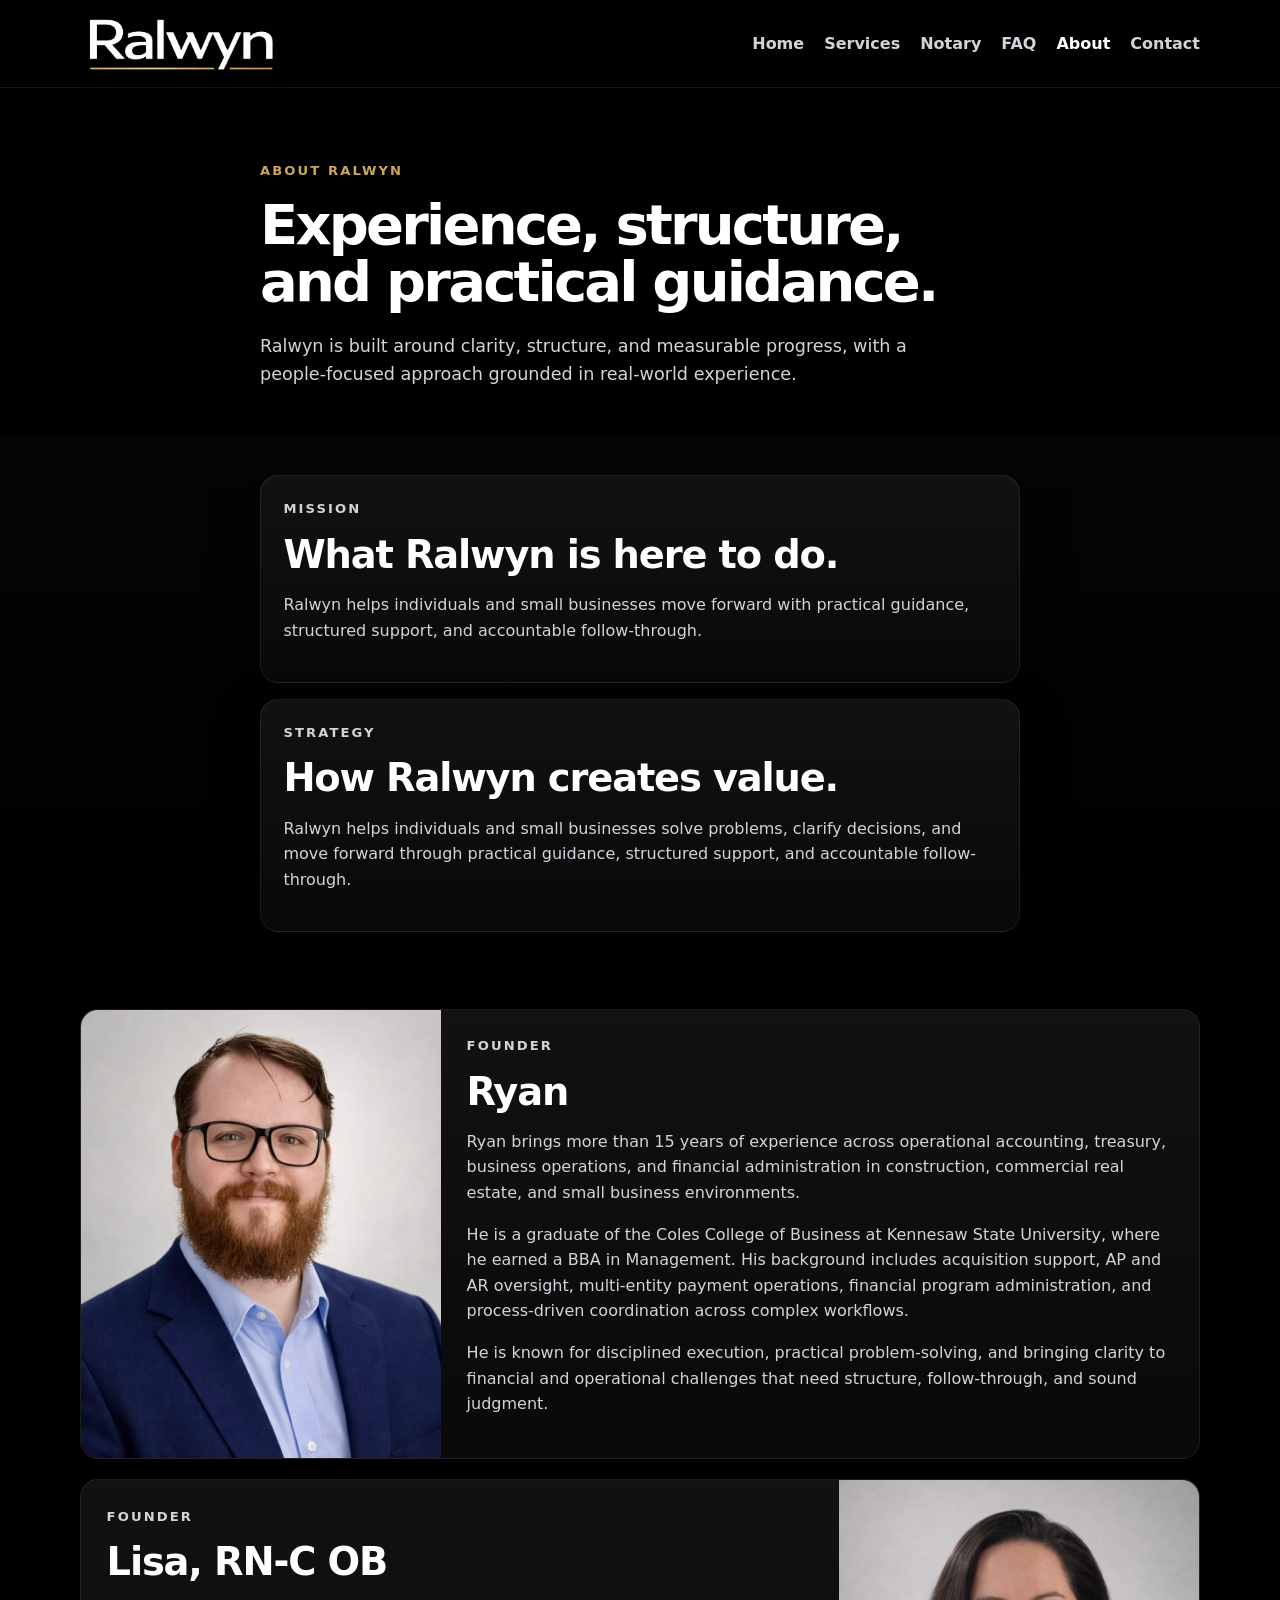
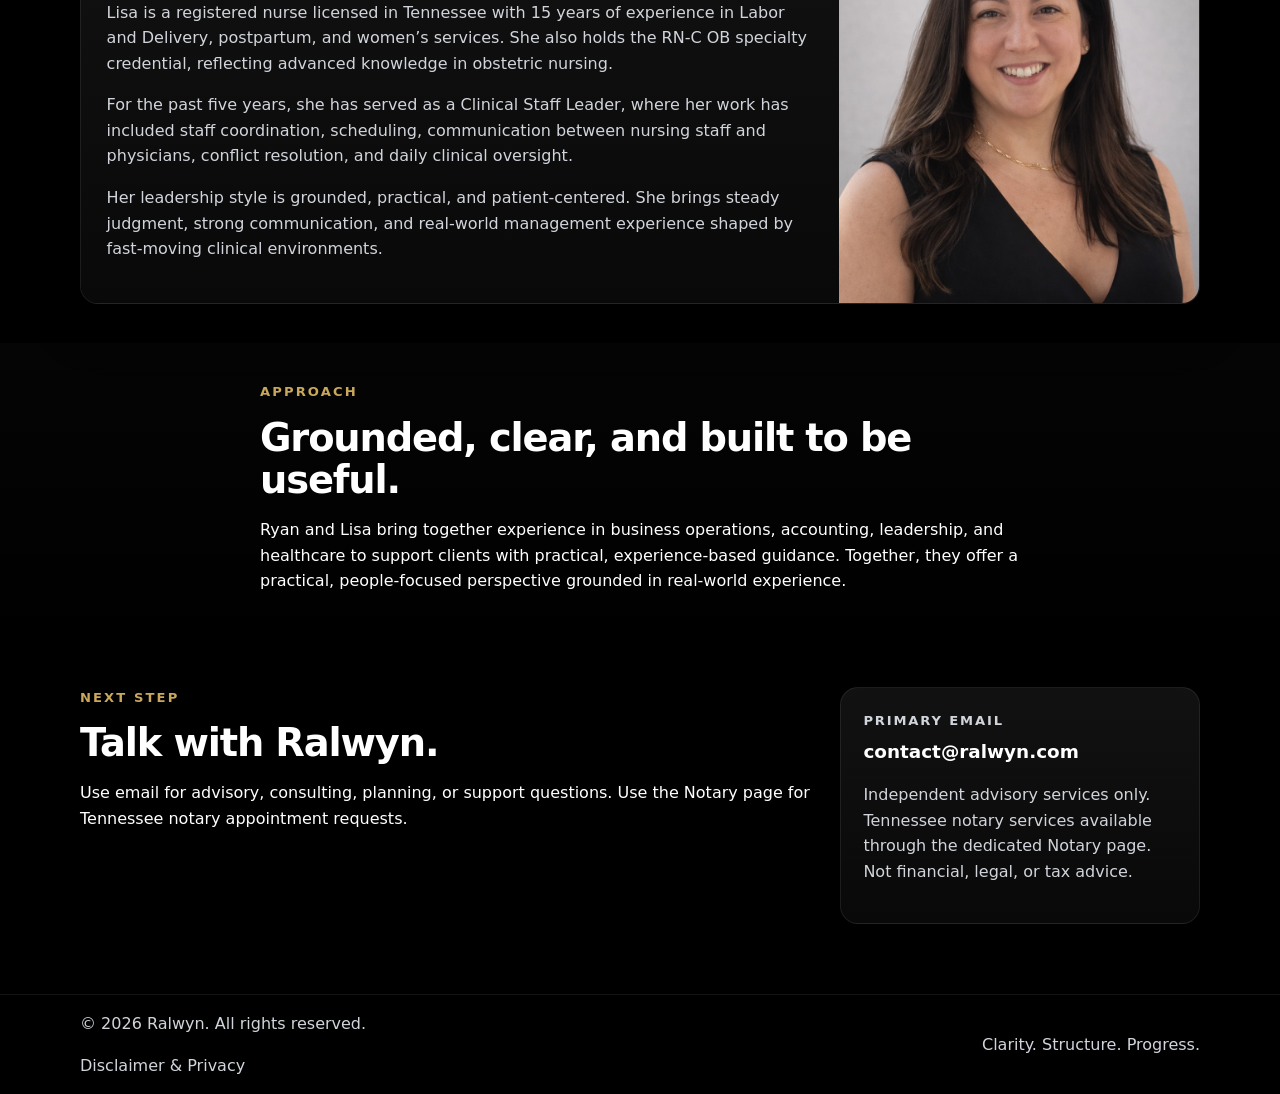
==== about.html @ 534dbed9 "Fix navigation to dedicated contact page on about page" ====
<!DOCTYPE html>
<html lang="en">
<head>
  <meta charset="UTF-8" />
  <meta name="viewport" content="width=device-width, initial-scale=1.0" />
  <title>About | Ralwyn</title>
  <meta name="description" content="Learn more about Ryan and Lisa, the founders of Ralwyn." />
  <meta name="theme-color" content="#0f172a" />
  <meta http-equiv="Content-Security-Policy" content="default-src 'self'; script-src 'self' 'unsafe-inline'; style-src 'self' 'unsafe-inline'; img-src 'self' data: https:; font-src 'self' data:; connect-src 'self'; form-action 'self'; object-src 'none'; base-uri 'self'; frame-ancestors 'none'; frame-src 'none'; media-src 'none'; worker-src 'none'; manifest-src 'self'; upgrade-insecure-requests" />
  <meta name="referrer" content="strict-origin-when-cross-origin" />
  <link rel="stylesheet" href="styles.css" />
</head>
<body>
  <header class="site-header">
    <div class="container header-inner">
      <a class="brand brand-logo-only" href="index.html" aria-label="Ralwyn home">
        <img src="assets/UpdatedLogo.png" alt="Ralwyn logo" class="logo" />
      </a>
      <nav class="site-nav" aria-label="Primary">
        <a href="index.html">Home</a>
        <a href="services.html">Services</a>
        <a href="notary.html">Notary</a>
        <a href="faq.html">FAQ</a>
        <a href="about.html" aria-current="page">About</a>
        <a href="contact.html">Contact</a>
      </nav>
    </div>
  </header>

  <main>
    <section class="page-hero">
      <div class="container narrow">
        <p class="eyebrow">About Ralwyn</p>
        <h1 class="page-title">Experience, structure, and practical guidance.</h1>
        <p class="lead">
          Ralwyn is built around clarity, structure, and measurable progress, with a people-focused approach grounded in real-world experience.
        </p>
      </div>
    </section>

    <section class="section section-alt">
      <div class="container narrow service-stack">
        <article class="service-panel">
          <p class="section-label">Mission</p>
          <h2>What Ralwyn is here to do.</h2>
          <p>
            Ralwyn helps individuals and small businesses move forward with practical guidance, structured support, and accountable follow-through.
          </p>
        </article>

        <article class="service-panel">
          <p class="section-label">Strategy</p>
          <h2>How Ralwyn creates value.</h2>
          <p>
            Ralwyn helps individuals and small businesses solve problems, clarify decisions, and move forward through practical guidance, structured support, and accountable follow-through.
          </p>
        </article>
      </div>
    </section>

    <section class="section">
      <div class="container founder-layout">
        <article class="bio-block">
          <img src="assets/ryan-headshot.jpg" alt="Ryan headshot" class="bio-image" />
          <div class="bio-copy">
            <p class="section-label">Founder</p>
            <h2>Ryan</h2>
            <p>
              Ryan brings more than 15 years of experience across operational accounting, treasury, business operations, and financial administration in construction, commercial real estate, and small business environments.
            </p>
            <p>
              He is a graduate of the Coles College of Business at Kennesaw State University, where he earned a BBA in Management. His background includes acquisition support, AP and AR oversight, multi-entity payment operations, financial program administration, and process-driven coordination across complex workflows.
            </p>
            <p>
              He is known for disciplined execution, practical problem-solving, and bringing clarity to financial and operational challenges that need structure, follow-through, and sound judgment.
            </p>
          </div>
        </article>

        <article class="bio-block reverse">
          <img src="assets/lisa-headshot.jpg" alt="Lisa headshot" class="bio-image" />
          <div class="bio-copy">
            <p class="section-label">Founder</p>
            <h2>Lisa, RN-C OB</h2>
            <p>
              Lisa is a registered nurse licensed in Tennessee with 15 years of experience in Labor and Delivery, postpartum, and women’s services. She also holds the RN-C OB specialty credential, reflecting advanced knowledge in obstetric nursing.
            </p>
            <p>
              For the past five years, she has served as a Clinical Staff Leader, where her work has included staff coordination, scheduling, communication between nursing staff and physicians, conflict resolution, and daily clinical oversight.
            </p>
            <p>
              Her leadership style is grounded, practical, and patient-centered. She brings steady judgment, strong communication, and real-world management experience shaped by fast-moving clinical environments.
            </p>
          </div>
        </article>
      </div>
    </section>

    <section class="section section-alt">
      <div class="container narrow">
        <p class="section-label">Approach</p>
        <h2>Grounded, clear, and built to be useful.</h2>
        <p>
          Ryan and Lisa bring together experience in business operations, accounting, leadership, and healthcare to support clients with practical, experience-based guidance. Together, they offer a practical, people-focused perspective grounded in real-world experience.
        </p>
      </div>
    </section>

    <section class="section">
      <div class="container contact-panel">
        <div>
          <p class="section-label">Next step</p>
          <h2>Talk with Ralwyn.</h2>
          <p>Use email for advisory, consulting, planning, or support questions. Use the Notary page for Tennessee notary appointment requests.</p>
        </div>
        <div class="contact-card">
          <p class="contact-label">Primary email</p>
          <a class="contact-link" href="mailto:contact@ralwyn.com">contact@ralwyn.com</a>
          <p class="contact-note">Independent advisory services only. Tennessee notary services available through the dedicated Notary page. Not financial, legal, or tax advice.</p>
        </div>
      </div>
    </section>
  </main>

  <footer class="site-footer">
    <div class="container footer-inner">
      <div>
        <p>© <span id="year"></span> Ralwyn. All rights reserved.</p>
        <p class="footer-note"><a href="disclaimer-privacy.html">Disclaimer & Privacy</a></p>
      </div>
      <p class="footer-note">Clarity. Structure. Progress.</p>
    </div>
  </footer>

  <script>
    document.getElementById('year').textContent = new Date().getFullYear();
  </script>
</body>
</html>
---- styles.css ----
:root {
  --bg: #000000;
  --panel: #0f0f0f;
  --panel-soft: #121212;
  --text: #ffffff;
  --muted: #d1d5db;
  --line: #2a2a2a;
  --accent: #c9a75b;
  --accent-soft: rgba(201, 167, 91, 0.14);
  --max: 1120px;
  --radius: 18px;
  --shadow: 0 18px 50px rgba(0, 0, 0, 0.34);
}

* {
  box-sizing: border-box;
}

html {
  scroll-behavior: smooth;
}

body {
  margin: 0;
  background: var(--bg);
  color: var(--text);
  font-family: "Inter", system-ui, -apple-system, BlinkMacSystemFont, "Segoe UI", sans-serif;
  line-height: 1.6;
}

a {
  color: inherit;
  text-decoration: none;
}

a:hover {
  text-decoration: none;
}

img {
  display: block;
  max-width: 100%;
}

.container {
  width: min(var(--max), calc(100% - 2rem));
  margin: 0 auto;
}

.narrow {
  width: min(760px, calc(100% - 2rem));
}

.site-header {
  position: sticky;
  top: 0;
  z-index: 50;
  background: rgba(0, 0, 0, 0.92);
  backdrop-filter: blur(10px);
  border-bottom: 1px solid rgba(255, 255, 255, 0.08);
}

.header-inner {
  display: flex;
  align-items: center;
  justify-content: space-between;
  gap: 1.25rem;
  min-height: 84px;
}

.brand {
  display: inline-flex;
  align-items: center;
}

.logo {
  width: clamp(148px, 16vw, 220px);
  height: auto;
}

.site-nav {
  display: flex;
  align-items: center;
  gap: 1.25rem;
  flex-wrap: wrap;
  justify-content: flex-end;
}

.site-nav a {
  color: var(--muted);
  font-weight: 600;
  transition: color 0.2s ease;
}

.site-nav a:hover,
.site-nav a[aria-current="page"] {
  color: var(--text);
}

.hero,
.page-hero {
  padding: 4.5rem 0 3rem;
}

.hero-grid {
  display: grid;
  grid-template-columns: minmax(0, 1.15fr) minmax(320px, 0.85fr);
  gap: 2rem;
  align-items: stretch;
}

.eyebrow,
.section-label {
  margin: 0 0 0.9rem;
  color: var(--accent);
  font-size: 0.82rem;
  font-weight: 800;
  letter-spacing: 0.16em;
  text-transform: uppercase;
}

h1,
.page-title {
  margin: 0;
  font-size: clamp(2.6rem, 6vw, 5rem);
  line-height: 0.95;
  letter-spacing: -0.05em;
}

.hero-headline-line {
  display: block;
}

.hero-headline-line:first-child {
  margin-bottom: 0.36em;
}

.hero-headline-line.is-offset {
  margin-left: 4.9rem;
  margin-top: 0;
}

.page-title {
  font-size: clamp(2.2rem, 5vw, 3.5rem);
  line-height: 1.02;
}

h2 {
  margin: 0 0 1rem;
  font-size: clamp(1.8rem, 3vw, 2.6rem);
  line-height: 1.1;
  letter-spacing: -0.03em;
}

h3 {
  margin: 0 0 0.7rem;
  font-size: 1.25rem;
  line-height: 1.25;
}

.lead {
  max-width: 700px;
  margin: 1.4rem 0 0;
  color: var(--muted);
  font-size: 1.1rem;
}

.hero-actions {
  display: flex;
  gap: 0.95rem;
  flex-wrap: wrap;
  margin-top: 1.7rem;
}

.button {
  display: inline-flex;
  align-items: center;
  justify-content: center;
  min-height: 52px;
  padding: 0.92rem 1.35rem;
  border: 1px solid rgba(255, 255, 255, 0.14);
  border-radius: 999px;
  font-weight: 700;
  transition: transform 0.2s ease, box-shadow 0.2s ease, background 0.2s ease, border-color 0.2s ease;
}

.button:hover {
  transform: translateY(-1px);
}

.button-primary {
  background: var(--accent);
  border-color: var(--accent);
  color: #111111;
}

.button-primary:hover {
  background: #b8954a;
  box-shadow: 0 6px 18px rgba(201, 167, 91, 0.35);
}

.button-secondary {
  background: transparent;
  color: var(--text);
}

.button-secondary:hover {
  border-color: rgba(255, 255, 255, 0.26);
}

.button-inline {
  margin-top: 1rem;
}

.hero-subtext,
.contact-note,
.footer-note,
.text-link {
  color: var(--muted);
}

.hero-subtext {
  margin-top: 0.85rem;
  font-size: 0.95rem;
}

.panel-card,
.card,
.profile-card,
.service-panel,
.contact-card,
.bio-block {
  background: linear-gradient(180deg, rgba(18, 18, 18, 0.98), rgba(9, 9, 9, 0.98));
  border: 1px solid rgba(255, 255, 255, 0.08);
  border-radius: var(--radius);
  box-shadow: var(--shadow);
}

.panel-card,
.card,
.service-panel,
.contact-card {
  padding: 1.4rem;
}

.panel-card {
  height: 100%;
}

.panel-card ul,
.plain-list,
.check-grid,
.bio-copy p,
.profile-copy p,
.service-panel p,
.contact-card p {
  color: var(--muted);
}

.panel-card ul,
.plain-list {
  margin: 0;
  padding-left: 1.2rem;
}

.section {
  padding: 2.4rem 0;
}

.section-alt {
  background: linear-gradient(180deg, rgba(255,255,255,0.02), rgba(255,255,255,0));
}

.section-header {
  display: flex;
  justify-content: space-between;
  align-items: end;
  gap: 1rem;
  margin-bottom: 1.4rem;
}

.text-link {
  font-weight: 700;
}

.text-link:hover {
  color: var(--text);
}

.cards {
  display: grid;
  grid-template-columns: repeat(3, minmax(0, 1fr));
  gap: 1rem;
}

.team-grid,
.founder-layout {
  display: grid;
  gap: 1.25rem;
}

.team-grid {
  grid-template-columns: repeat(2, minmax(0, 1fr));
}

.profile-card {
  overflow: hidden;
}

.profile-image {
  width: 100%;
  aspect-ratio: 4 / 3.5;
  object-fit: cover;
}

.profile-copy {
  padding: 1.2rem 1.2rem 1.35rem;
}

.founder-layout {
  grid-template-columns: 1fr;
}

.bio-block {
  display: grid;
  grid-template-columns: minmax(240px, 360px) 1fr;
  overflow: hidden;
  align-items: stretch;
}
.bio-block.reverse {
  grid-template-columns: 1fr minmax(240px, 360px);
}

.bio-block.reverse .bio-image {
  order: 2;
}

.bio-block.reverse .bio-copy {
  order: 1;
}

.bio-image {
  width: 100%;
  height: 100%;
  min-height: 320px;
  object-fit: cover;
  position: relative;
  z-index: 1;
}

.bio-copy {
  padding: 1.6rem;
  position: relative;
  z-index: 2;
  background: linear-gradient(180deg, rgba(18, 18, 18, 0.98), rgba(9, 9, 9, 0.98));
}

.service-stack {
  display: grid;
  gap: 1rem;
}

.check-grid {
  display: grid;
  grid-template-columns: repeat(2, minmax(0, 1fr));
  gap: 0.9rem;
}

.check-item {
  padding: 1rem 1.1rem;
  border: 1px solid rgba(255, 255, 255, 0.08);
  border-radius: 14px;
  background: rgba(255, 255, 255, 0.02);
  font-weight: 600;
}

.contact-panel {
  display: grid;
  grid-template-columns: 1.1fr minmax(260px, 360px);
  gap: 1rem;
  align-items: stretch;
}

.contact-label {
  margin: 0 0 0.35rem;
  color: var(--accent);
  font-size: 0.82rem;
  font-weight: 800;
  letter-spacing: 0.14em;
  text-transform: uppercase;
}

.contact-link {
  font-size: 1.15rem;
  font-weight: 700;
}

.contact-link:hover {
  color: var(--accent);
}

.site-footer {
  border-top: 1px solid rgba(255, 255, 255, 0.08);
  margin-top: 2rem;
}

.footer-inner {
  display: flex;
  justify-content: space-between;
  gap: 1rem;
  align-items: center;
  min-height: 84px;
  color: var(--muted);
}

@media (max-width: 980px) {
  .hero-grid,
  .cards,
  .team-grid,
  .contact-panel,
  .check-grid,
  .bio-block {
    grid-template-columns: 1fr;
  }

  .header-inner,
  .section-header,
  .footer-inner {
    align-items: flex-start;
    flex-direction: column;
  }

  .site-nav {
    justify-content: flex-start;
  }

  .bio-block,
  .bio-block.reverse {
    display: flex;
    flex-direction: column;
  }

  .bio-block.reverse .bio-image,
  .bio-block.reverse .bio-copy,
  .bio-block .bio-image,
  .bio-block .bio-copy {
    order: initial;
  }

  .bio-image {
    min-height: auto;
    height: auto;
    aspect-ratio: 4 / 4.4;
  }

  .bio-copy {
    padding: 1.25rem;
    background: linear-gradient(180deg, rgba(18, 18, 18, 0.98), rgba(9, 9, 9, 0.98));
  }
}

@media (max-width: 860px) {
  .container,
  .narrow {
    width: min(var(--max), calc(100% - 1.5rem));
  }

  .header-inner {
    gap: 0.8rem;
    min-height: 70px;
    padding: 0.4rem 0 0.55rem;
  }

  .site-nav {
    gap: 0.9rem;
    row-gap: 0.45rem;
  }

  .site-nav a {
    font-size: 0.95rem;
  }

  .hero,
  .page-hero,
  .section {
    padding-top: 1.45rem;
    padding-bottom: 1.6rem;
  }

  .section-header {
    gap: 0.75rem;
    margin-bottom: 1rem;
  }

  h2 {
    margin-bottom: 0.85rem;
    font-size: clamp(1.6rem, 6vw, 2.2rem);
  }

  h3 {
    font-size: 1.15rem;
  }

  .lead {
    margin-top: 0.85rem;
    font-size: 1rem;
  }

  .hero-headline-line:first-child {
    margin-bottom: 0.32em;
  }

  .hero-headline-line.is-offset {
    margin-left: 2.95rem;
    margin-top: 0;
  }

  .panel-card,
  .card,
  .service-panel,
  .contact-card,
  .profile-copy,
  .bio-copy {
    padding: 1.15rem;
  }

  .cards,
  .team-grid,
  .founder-layout,
  .check-grid,
  .contact-panel {
    gap: 0.85rem;
  }

  .hero-actions {
    flex-direction: column;
    gap: 0.75rem;
    margin-top: 1rem;
  }

  .button {
    width: 100%;
    text-align: center;
    min-height: 50px;
    padding: 0.88rem 1.1rem;
  }

  .eyebrow,
  .section-label,
  .contact-label {
    margin-bottom: 0.6rem;
  }

  .footer-inner {
    min-height: auto;
    padding: 1rem 0;
    gap: 0.4rem;
  }

  .logo {
    width: clamp(118px, 30vw, 168px);
  }

  .site-header {
    position: static;
  }
}
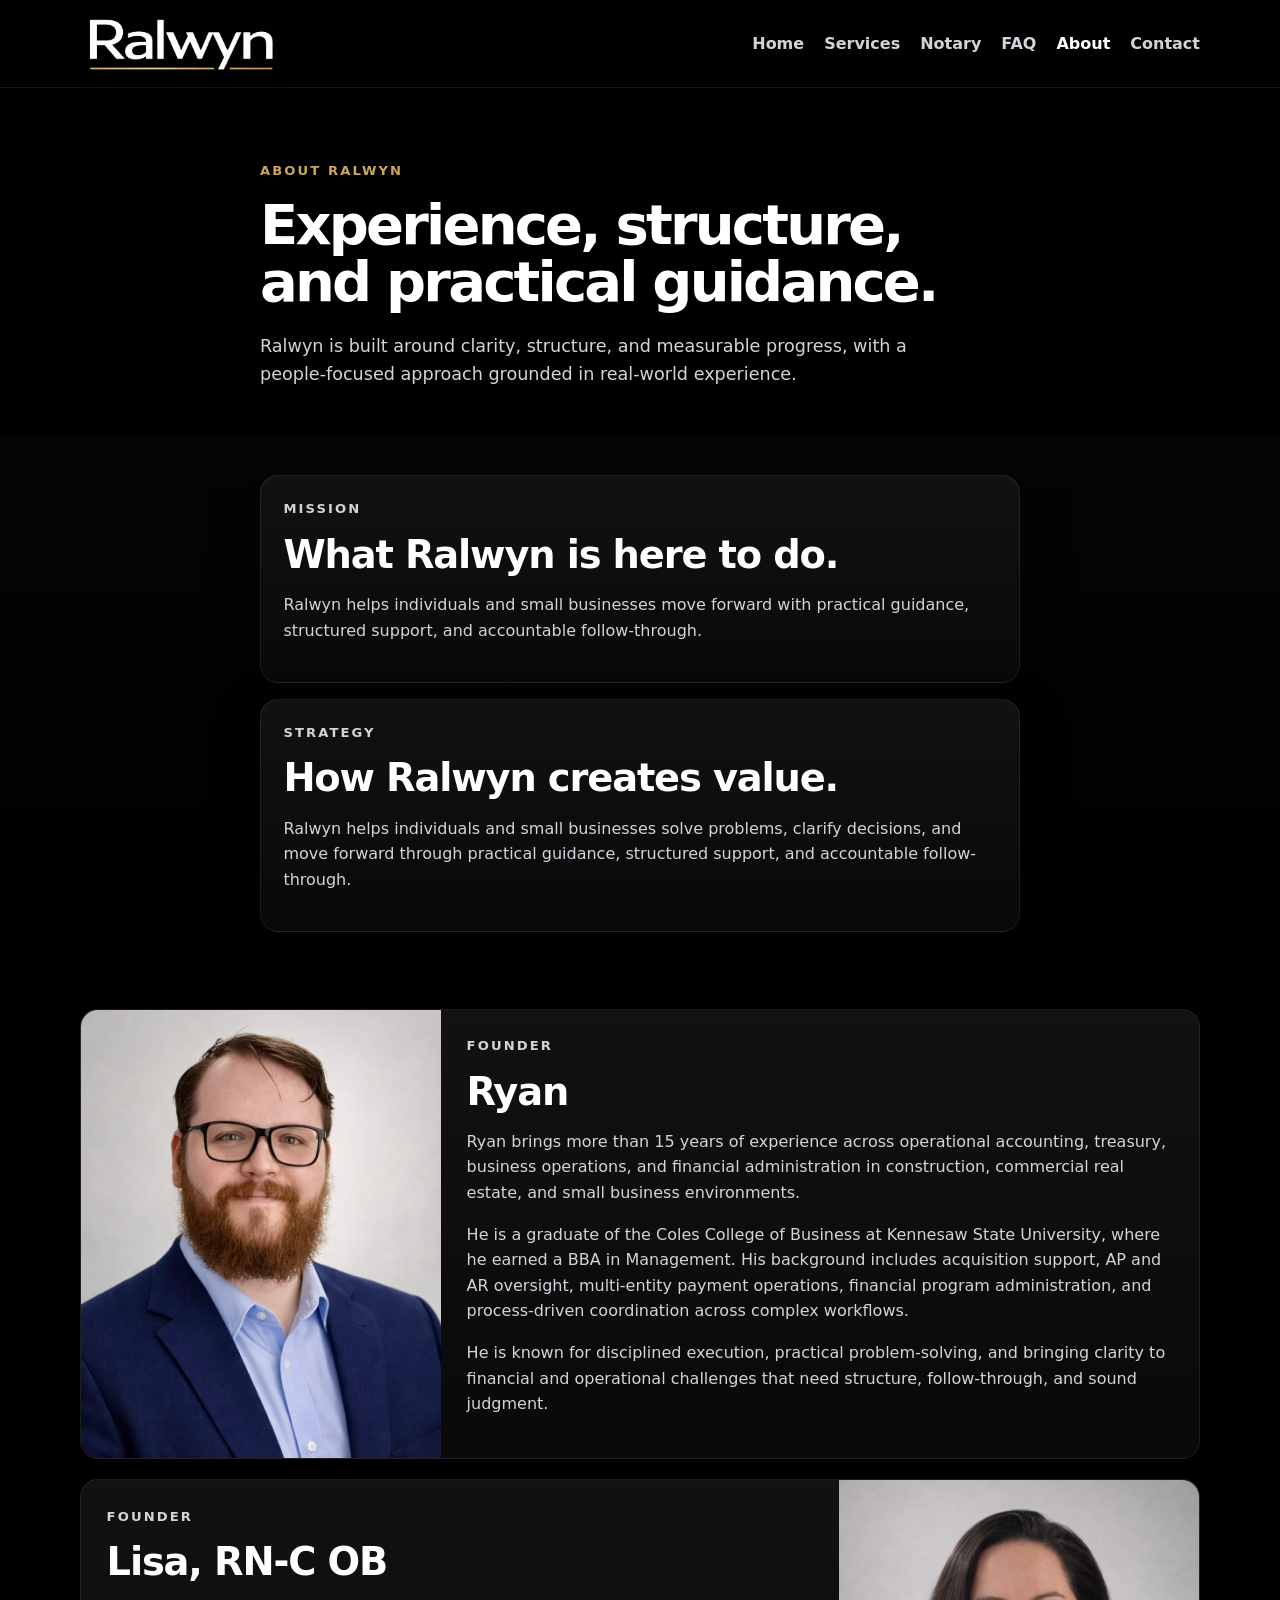
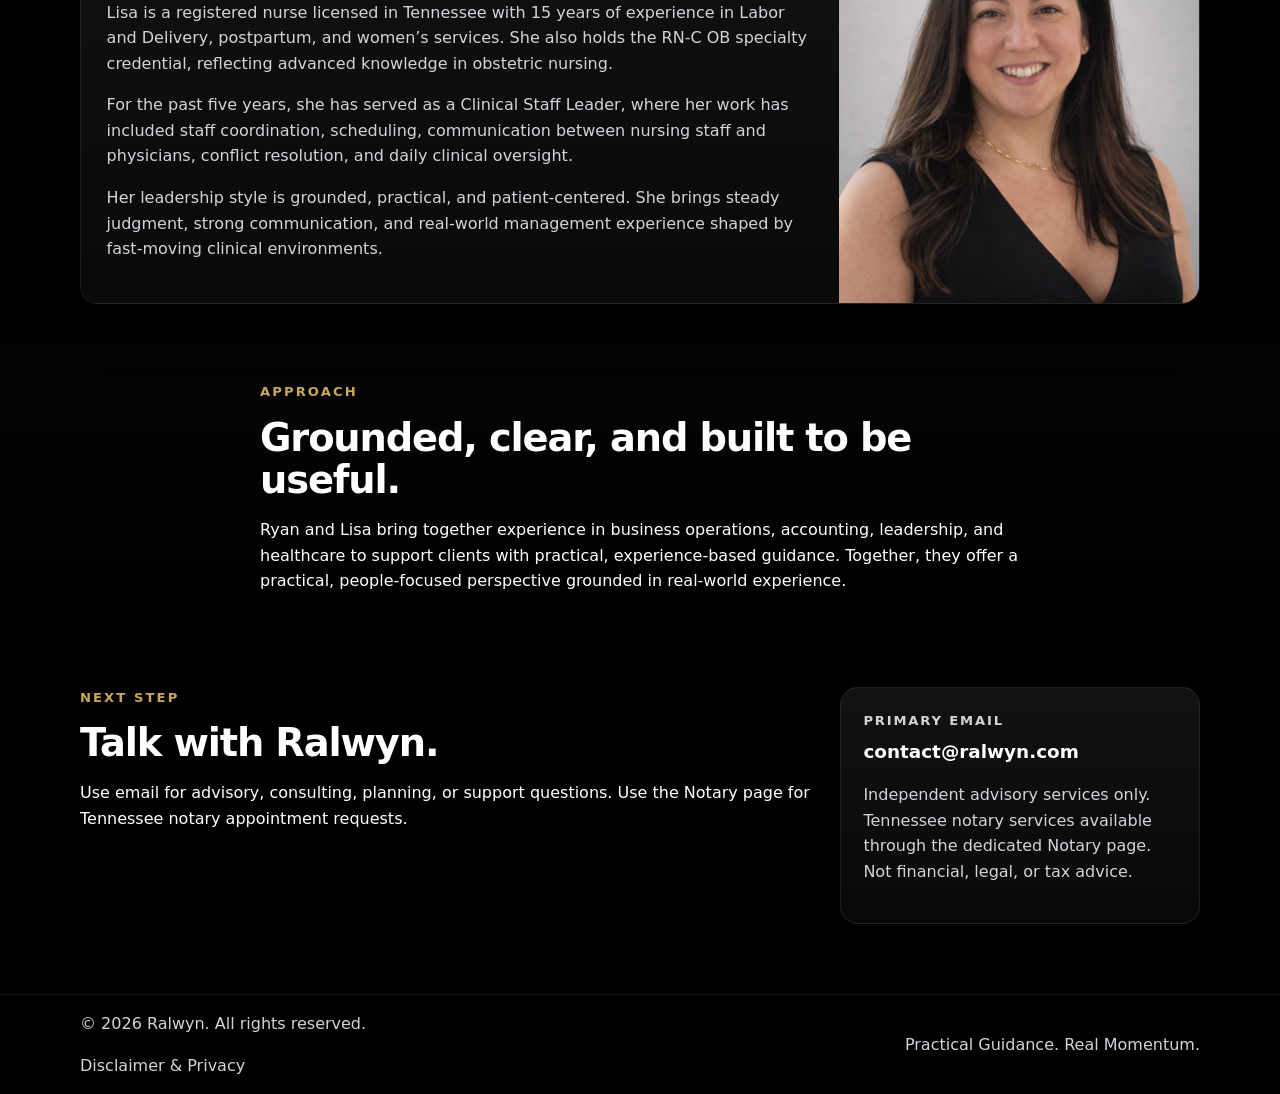
==== commit 33e28964: "Normalize About page footer branding" ====
--- a/about.html
+++ b/about.html
@@ -128,7 +128,7 @@
         <p>© <span id="year"></span> Ralwyn. All rights reserved.</p>
         <p class="footer-note"><a href="disclaimer-privacy.html">Disclaimer & Privacy</a></p>
       </div>
-      <p class="footer-note">Clarity. Structure. Progress.</p>
+      <p class="footer-note">Practical Guidance. Real Momentum.</p>
     </div>
   </footer>
 
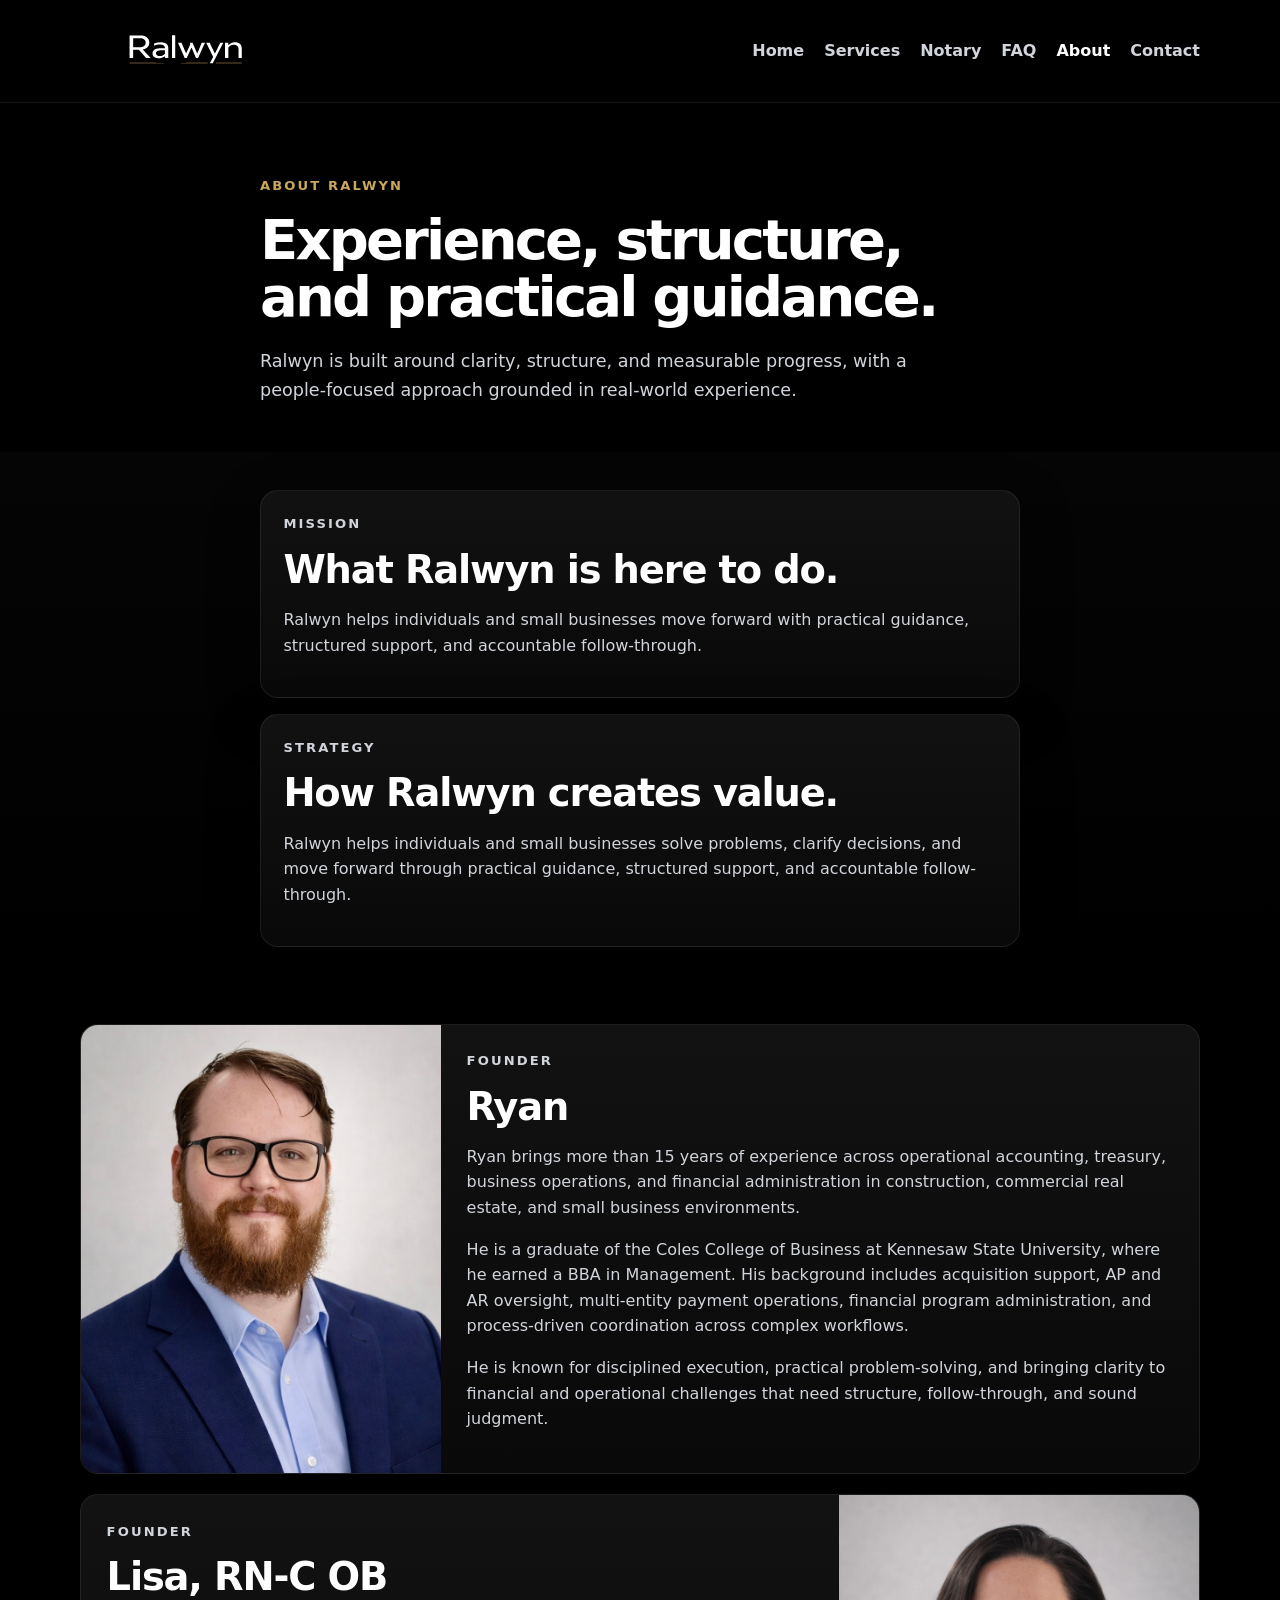
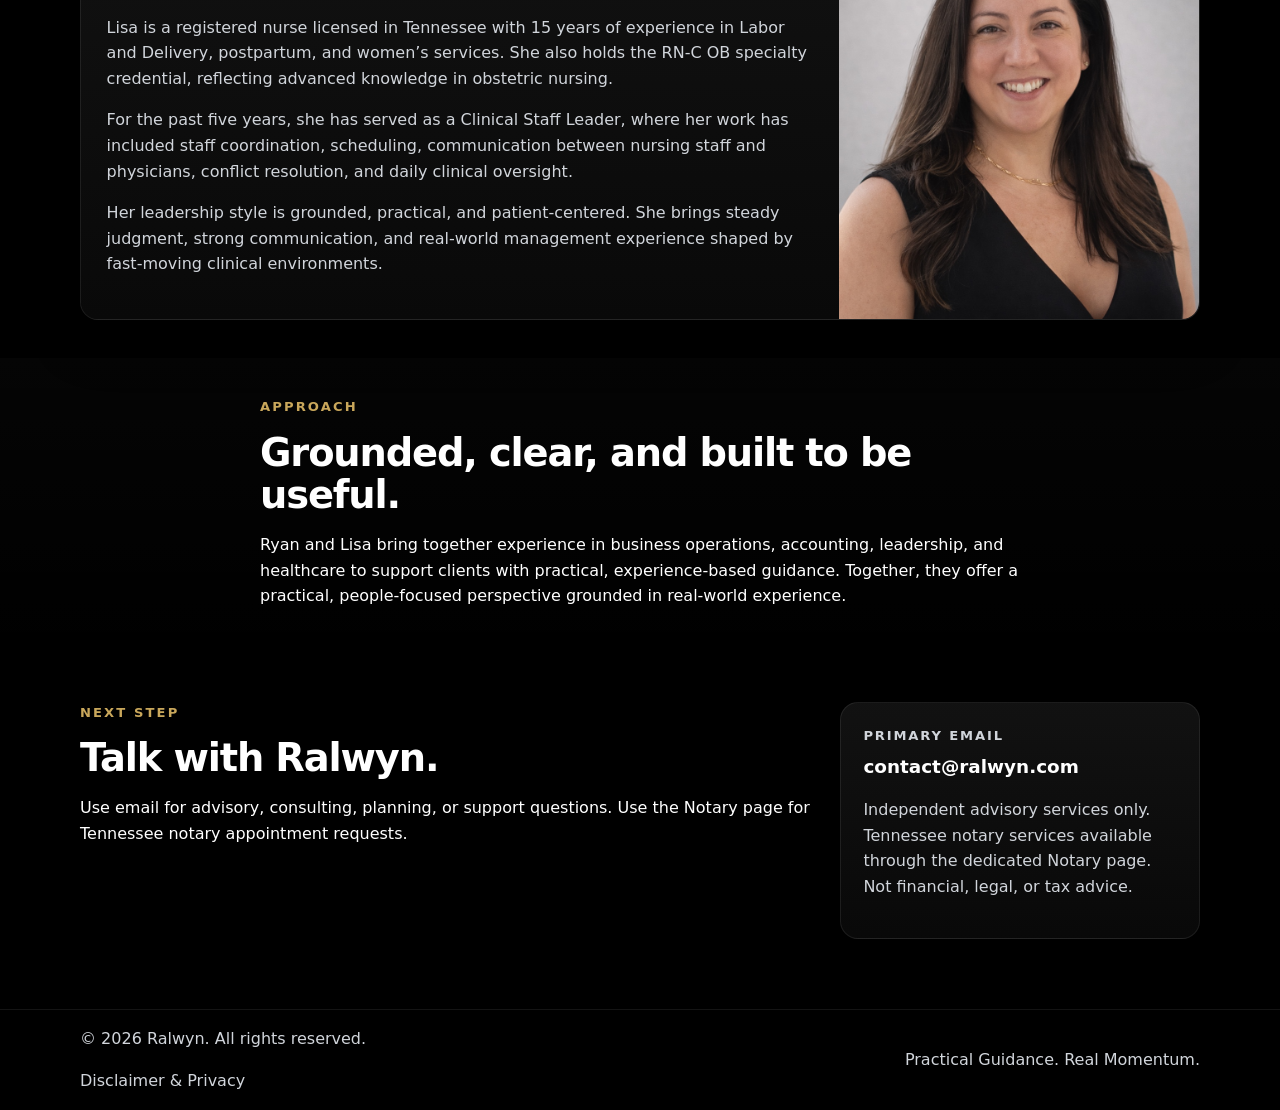
==== commit 19414290: "Use SVG logo in about page header" ====
--- a/about.html
+++ b/about.html
@@ -6,15 +6,16 @@
   <title>About | Ralwyn</title>
   <meta name="description" content="Learn more about Ryan and Lisa, the founders of Ralwyn." />
   <meta name="theme-color" content="#0f172a" />
-  <meta http-equiv="Content-Security-Policy" content="default-src 'self'; script-src 'self' 'unsafe-inline'; style-src 'self' 'unsafe-inline'; img-src 'self' data: https:; font-src 'self' data:; connect-src 'self'; form-action 'self'; object-src 'none'; base-uri 'self'; frame-ancestors 'none'; frame-src 'none'; media-src 'none'; worker-src 'none'; manifest-src 'self'; upgrade-insecure-requests" />
+  <meta http-equiv="Content-Security-Policy" content="default-src 'self'; script-src 'self'; style-src 'self' 'unsafe-inline'; img-src 'self' data: https:; font-src 'self' data:; connect-src 'self'; form-action 'self'; object-src 'none'; base-uri 'self'; frame-ancestors 'none'; frame-src 'none'; media-src 'none'; worker-src 'none'; manifest-src 'self'; upgrade-insecure-requests" />
   <meta name="referrer" content="strict-origin-when-cross-origin" />
   <link rel="stylesheet" href="styles.css" />
+  <script src="site.js" defer></script>
 </head>
 <body>
   <header class="site-header">
     <div class="container header-inner">
       <a class="brand brand-logo-only" href="index.html" aria-label="Ralwyn home">
-        <img src="assets/UpdatedLogo.png" alt="Ralwyn logo" class="logo" />
+        <img src="assets/ralwyn-logo-outlined-transparent.svg" alt="Ralwyn logo" class="logo" />
       </a>
       <nav class="site-nav" aria-label="Primary">
         <a href="index.html">Home</a>
@@ -131,9 +132,5 @@
       <p class="footer-note">Practical Guidance. Real Momentum.</p>
     </div>
   </footer>
-
-  <script>
-    document.getElementById('year').textContent = new Date().getFullYear();
-  </script>
 </body>
 </html>
--- a/styles.css
+++ b/styles.css
@@ -413,6 +413,225 @@
   color: var(--muted);
 }
 
+.notice-box,
+.form-shell,
+.summary-box,
+.success-box,
+.process-box,
+.service-switcher,
+.pricing-panel,
+.coming-soon-box,
+.support-box {
+  border: 1px solid rgba(255, 255, 255, 0.08);
+  border-radius: 16px;
+  padding: 1rem 1.1rem;
+  background: linear-gradient(180deg, rgba(18, 18, 18, 0.98), rgba(9, 9, 9, 0.98));
+  margin-top: 1rem;
+}
+
+.coming-soon-box {
+  border-color: rgba(201, 167, 91, 0.34);
+}
+
+.service-switcher {
+  display: grid;
+  gap: 0.75rem;
+}
+
+.switcher-options {
+  display: grid;
+  grid-template-columns: repeat(3, minmax(0, 1fr));
+  gap: 0.75rem;
+}
+
+.switcher-card {
+  border: 1px solid rgba(255, 255, 255, 0.08);
+  border-radius: 14px;
+  padding: 1rem;
+  background: rgba(255,255,255,0.02);
+  cursor: pointer;
+}
+
+.switcher-card.is-active {
+  border-color: rgba(201, 167, 91, 0.45);
+  box-shadow: 0 0 0 1px rgba(201, 167, 91, 0.18);
+}
+
+.switcher-card h3 {
+  margin-bottom: 0.4rem;
+}
+
+.switcher-card p,
+.switcher-card li,
+.notice-box p,
+.pricing-panel p,
+.summary-box p,
+.success-box p,
+.process-box p,
+.coming-soon-box p,
+.support-box p,
+.support-box li {
+  color: var(--muted);
+}
+
+.switcher-card ul,
+.process-box ul,
+.success-box ul,
+.pricing-panel ul,
+.support-box ul {
+  margin: 0.55rem 0 0;
+  padding-left: 1.15rem;
+  color: var(--muted);
+}
+
+.form-grid {
+  display: grid;
+  grid-template-columns: repeat(2, minmax(0, 1fr));
+  gap: 1rem;
+}
+
+.form-field {
+  display: flex;
+  flex-direction: column;
+  gap: 0.45rem;
+}
+
+.form-field label {
+  color: var(--text);
+  font-weight: 600;
+}
+
+.form-field input,
+.form-field select,
+.form-field textarea {
+  width: 100%;
+  padding: 0.85rem 0.95rem;
+  border-radius: 12px;
+  border: 1px solid rgba(255, 255, 255, 0.08);
+  background: #111111;
+  color: var(--text);
+  font: inherit;
+}
+
+.form-field input:invalid,
+.form-field select:invalid,
+.form-field textarea:invalid {
+  border-color: #dc2626;
+  box-shadow: 0 0 0 1px rgba(220, 38, 38, 0.25);
+}
+
+.form-field textarea {
+  min-height: 130px;
+  resize: vertical;
+}
+
+.field-meta,
+.form-note {
+  color: var(--muted);
+  font-size: 0.92rem;
+}
+
+.inline-alert {
+  margin-top: 0.45rem;
+  color: #dc2626;
+  font-size: 0.92rem;
+  font-weight: 700;
+}
+
+.inline-alert a,
+.form-error a,
+.summary-alert a,
+.support-box a {
+  color: #fca5a5;
+  text-decoration: underline;
+}
+
+.full-span {
+  grid-column: 1 / -1;
+}
+
+.hidden-block {
+  display: none;
+}
+
+.hidden-block.is-visible {
+  display: block;
+}
+
+.summary-line {
+  display: flex;
+  justify-content: space-between;
+  gap: 1rem;
+  color: var(--muted);
+  padding: 0.22rem 0;
+}
+
+.summary-line.hidden-block {
+  display: none;
+}
+
+.summary-line.hidden-block.is-visible {
+  display: flex;
+}
+
+.summary-total {
+  margin-top: 0.75rem;
+  padding-top: 0.75rem;
+  border-top: 1px solid rgba(255,255,255,0.08);
+  font-weight: 800;
+  color: var(--text);
+}
+
+.form-error,
+.summary-alert {
+  margin-top: 0.75rem;
+  color: #dc2626;
+  font-weight: 700;
+}
+
+.ack-row {
+  display: flex;
+  gap: 0.75rem;
+  align-items: flex-start;
+  color: var(--muted);
+}
+
+.ack-row input {
+  margin-top: 0.2rem;
+  accent-color: var(--accent);
+}
+
+.success-box {
+  display: none;
+  border-color: rgba(201, 167, 91, 0.35);
+}
+
+.success-box.is-visible {
+  display: block;
+}
+
+.button[aria-disabled="true"] {
+  opacity: 0.45;
+  pointer-events: none;
+  cursor: not-allowed;
+}
+
+.mt-075 {
+  margin-top: 0.75rem;
+}
+
+.mt-100 {
+  margin-top: 1rem;
+}
+
+.mt-125 {
+  margin-top: 1.25rem;
+}
+
+.mt-150 {
+  margin-top: 1.5rem;
+}
+
 @media (max-width: 980px) {
   .hero-grid,
   .cards,
@@ -457,6 +676,11 @@
     padding: 1.25rem;
     background: linear-gradient(180deg, rgba(18, 18, 18, 0.98), rgba(9, 9, 9, 0.98));
   }
+
+  .switcher-options,
+  .form-grid {
+    grid-template-columns: 1fr;
+  }
 }
 
 @media (max-width: 860px) {
@@ -520,8 +744,32 @@
   .service-panel,
   .contact-card,
   .profile-copy,
-  .bio-copy {
+  .bio-copy,
+  .notice-box,
+  .form-shell,
+  .summary-box,
+  .success-box,
+  .process-box,
+  .service-switcher,
+  .pricing-panel,
+  .coming-soon-box,
+  .support-box,
+  .switcher-card {
     padding: 1.15rem;
+  }
+
+  .notice-box,
+  .form-shell,
+  .summary-box,
+  .success-box,
+  .process-box,
+  .service-switcher,
+  .pricing-panel,
+  .coming-soon-box,
+  .support-box,
+  .switcher-card {
+    padding: 0.95rem 1rem;
+    margin-top: 0.85rem;
   }
 
   .cards,
@@ -564,4 +812,60 @@
   .site-header {
     position: static;
   }
-}
+
+  .switcher-options {
+    gap: 0.6rem;
+  }
+
+  .switcher-card ul,
+  .process-box ul,
+  .success-box ul,
+  .pricing-panel ul,
+  .support-box ul {
+    margin-top: 0.45rem;
+  }
+
+  .form-grid {
+    gap: 0.85rem;
+  }
+
+  .form-field input,
+  .form-field select,
+  .form-field textarea {
+    padding: 0.82rem 0.9rem;
+  }
+
+  .form-field textarea {
+    min-height: 110px;
+  }
+
+  .field-meta,
+  .form-note,
+  .inline-alert {
+    font-size: 0.9rem;
+  }
+
+  .summary-line {
+    gap: 0.75rem;
+  }
+
+  .ack-row {
+    gap: 0.6rem;
+  }
+
+  .hero-actions {
+    margin-top: 0.85rem;
+  }
+}
+
+@media (max-width: 560px) {
+  .summary-line {
+    flex-direction: column;
+    align-items: flex-start;
+  }
+
+  .summary-total {
+    margin-top: 0.6rem;
+    padding-top: 0.6rem;
+  }
+}
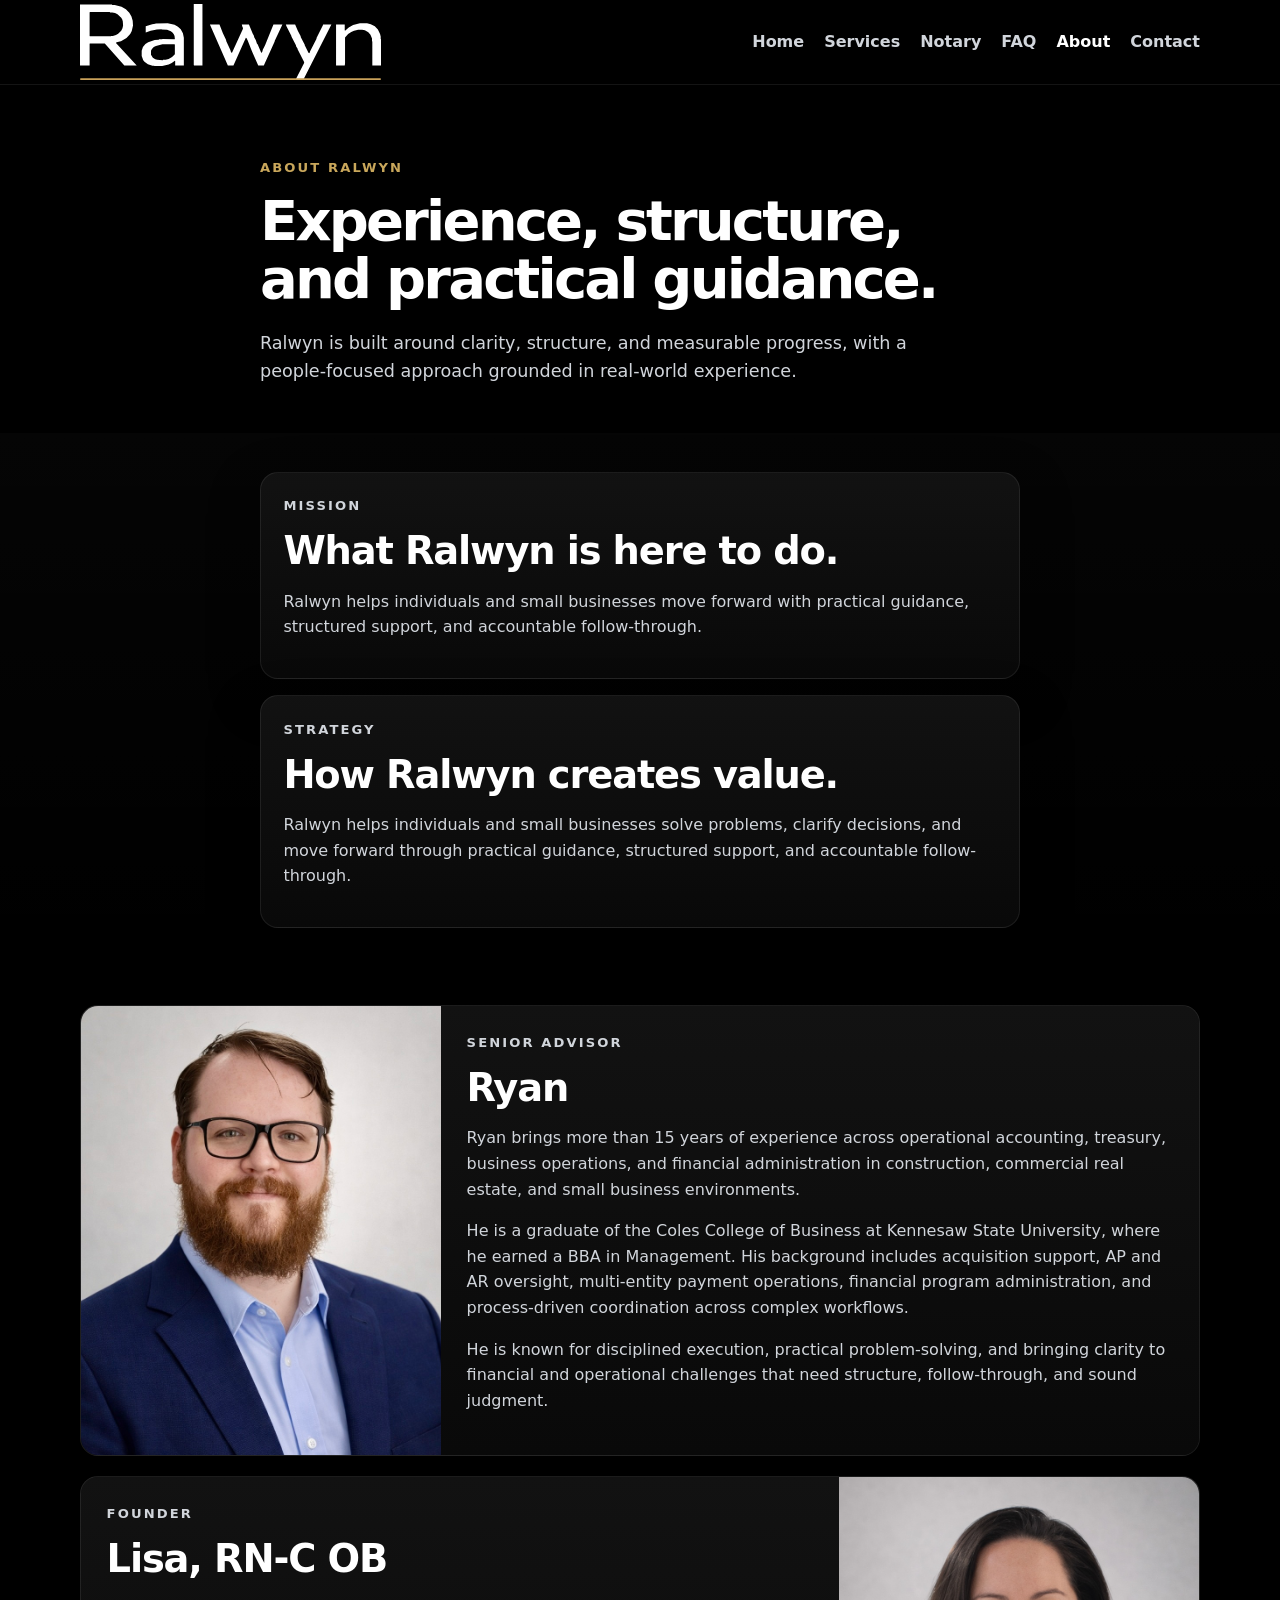
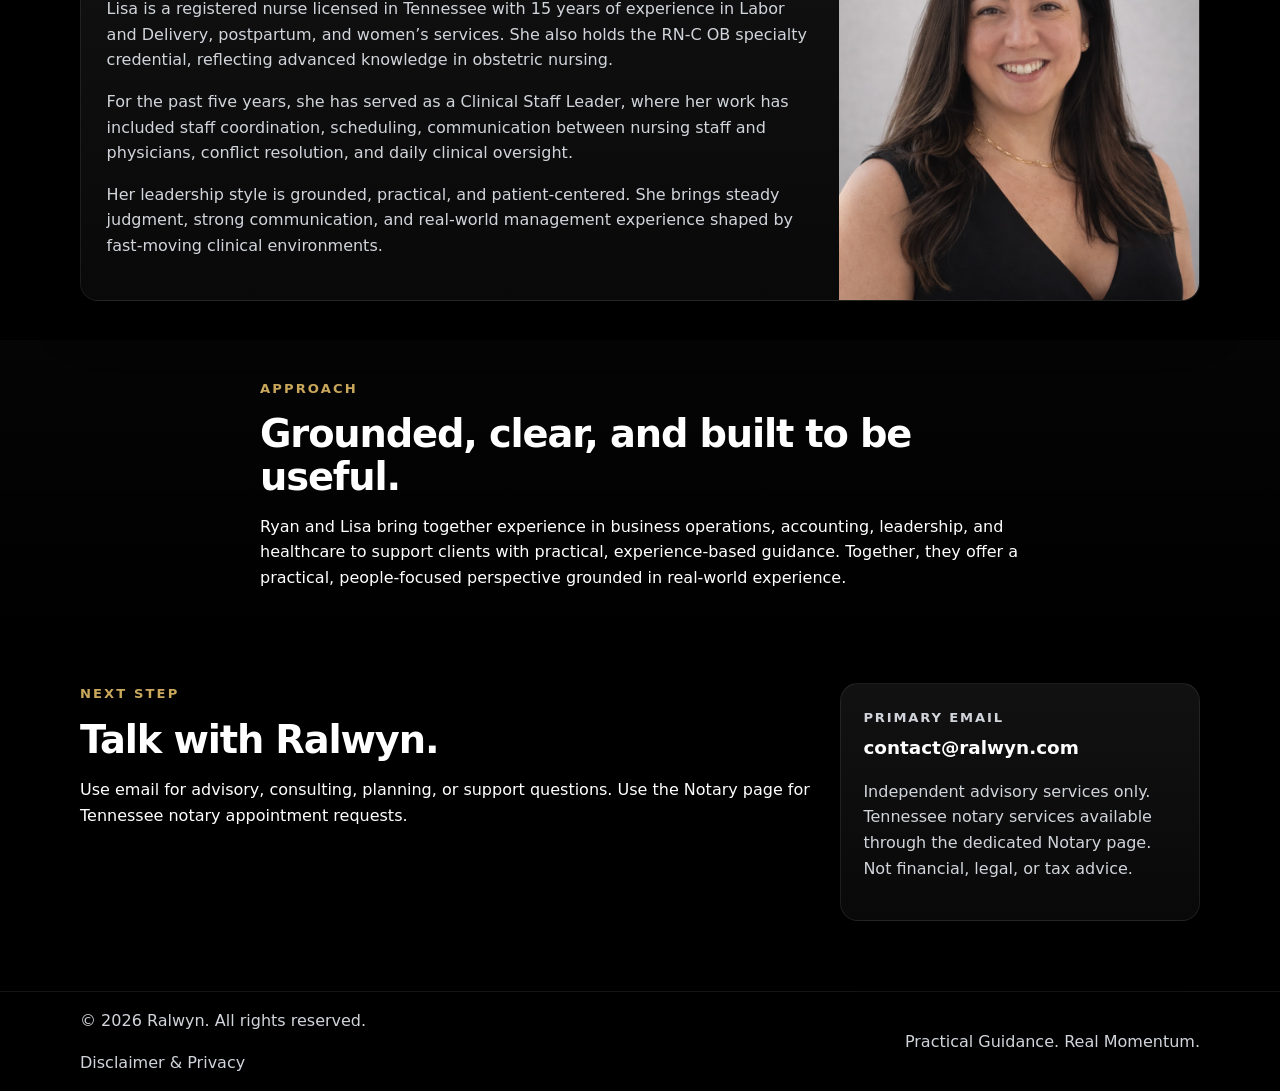
==== commit f85d7b0c: "Change Ryan title from Founder to Senior Advisor" ====
--- a/about.html
+++ b/about.html
@@ -64,7 +64,7 @@
         <article class="bio-block">
           <img src="assets/ryan-headshot.jpg" alt="Ryan headshot" class="bio-image" />
           <div class="bio-copy">
-            <p class="section-label">Founder</p>
+            <p class="section-label">Senior Advisor</p>
             <h2>Ryan</h2>
             <p>
               Ryan brings more than 15 years of experience across operational accounting, treasury, business operations, and financial administration in construction, commercial real estate, and small business environments.
--- a/styles.css
+++ b/styles.css
@@ -74,8 +74,10 @@
 }
 
 .logo {
-  width: clamp(148px, 16vw, 220px);
-  height: auto;
+  display: block;
+  width: auto;
+  height: 64px;
+  max-width: 100%;
 }
 
 .site-nav {
@@ -630,6 +632,12 @@
 
 .mt-150 {
   margin-top: 1.5rem;
+}
+
+@media (min-width: 768px) {
+  .logo {
+    height: 76px;
+  }
 }
 
 @media (max-width: 980px) {
@@ -806,7 +814,8 @@
   }
 
   .logo {
-    width: clamp(118px, 30vw, 168px);
+    height: 46px;
+    width: auto;
   }
 
   .site-header {
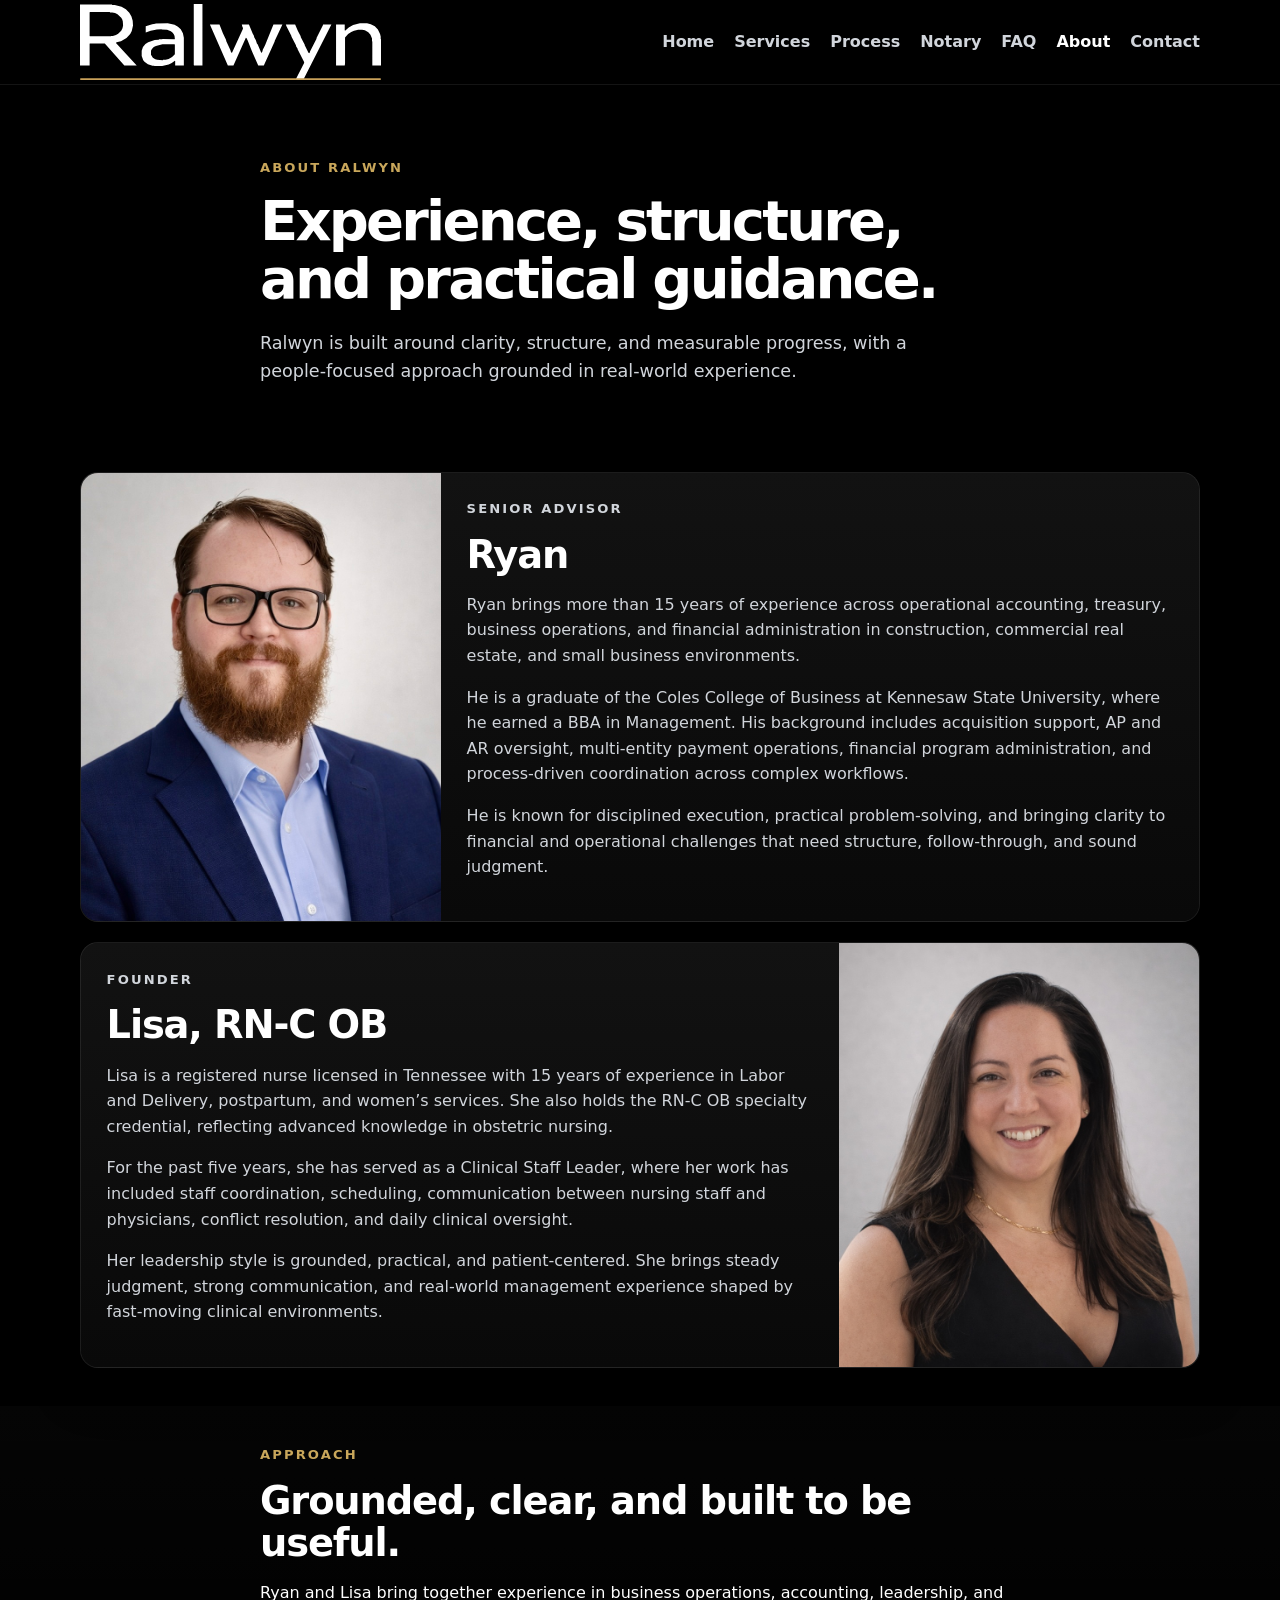
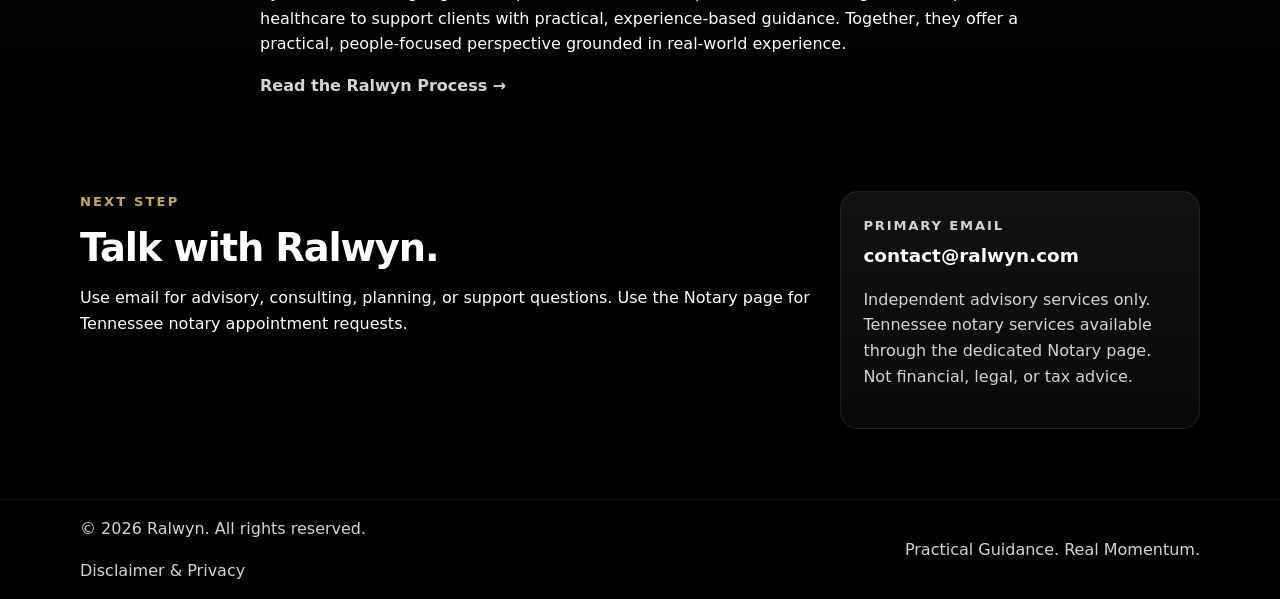
==== commit a5226e48: "Move mission and strategy from About to Process page and add Process nav link" ====
--- a/about.html
+++ b/about.html
@@ -20,6 +20,7 @@
       <nav class="site-nav" aria-label="Primary">
         <a href="index.html">Home</a>
         <a href="services.html">Services</a>
+        <a href="process.html">Process</a>
         <a href="notary.html">Notary</a>
         <a href="faq.html">FAQ</a>
         <a href="about.html" aria-current="page">About</a>
@@ -36,26 +37,6 @@
         <p class="lead">
           Ralwyn is built around clarity, structure, and measurable progress, with a people-focused approach grounded in real-world experience.
         </p>
-      </div>
-    </section>
-
-    <section class="section section-alt">
-      <div class="container narrow service-stack">
-        <article class="service-panel">
-          <p class="section-label">Mission</p>
-          <h2>What Ralwyn is here to do.</h2>
-          <p>
-            Ralwyn helps individuals and small businesses move forward with practical guidance, structured support, and accountable follow-through.
-          </p>
-        </article>
-
-        <article class="service-panel">
-          <p class="section-label">Strategy</p>
-          <h2>How Ralwyn creates value.</h2>
-          <p>
-            Ralwyn helps individuals and small businesses solve problems, clarify decisions, and move forward through practical guidance, structured support, and accountable follow-through.
-          </p>
-        </article>
       </div>
     </section>
 
@@ -104,6 +85,7 @@
         <p>
           Ryan and Lisa bring together experience in business operations, accounting, leadership, and healthcare to support clients with practical, experience-based guidance. Together, they offer a practical, people-focused perspective grounded in real-world experience.
         </p>
+        <p><a class="text-link" href="process.html">Read the Ralwyn Process →</a></p>
       </div>
     </section>
 
--- a/styles.css
+++ b/styles.css
@@ -182,8 +182,16 @@
   padding: 0.92rem 1.35rem;
   border: 1px solid rgba(255, 255, 255, 0.14);
   border-radius: 999px;
+  font-family: inherit;
+  font-size: 1rem;
+  line-height: 1.2;
   font-weight: 700;
   transition: transform 0.2s ease, box-shadow 0.2s ease, background 0.2s ease, border-color 0.2s ease;
+}
+
+button.button {
+  appearance: none;
+  -webkit-appearance: none;
 }
 
 .button:hover {
@@ -301,7 +309,7 @@
   gap: 1.25rem;
 }
 
-.team-grid {
+team-grid {
   grid-template-columns: repeat(2, minmax(0, 1fr));
 }
 
@@ -634,6 +642,100 @@
   margin-top: 1.5rem;
 }
 
+/* RALWYN PROCESS SECTION START */
+.ralwyn-process-section {
+  padding-top: 1.4rem;
+}
+
+.ralwyn-process-header {
+  margin-bottom: 1.25rem;
+}
+
+.ralwyn-process-kicker {
+  margin: 0 0 0.5rem;
+  color: var(--accent);
+  font-size: 0.82rem;
+  font-weight: 800;
+  letter-spacing: 0.22em;
+  text-transform: uppercase;
+}
+
+.ralwyn-process-title {
+  margin: 0;
+  font-size: clamp(2rem, 5vw, 4rem);
+  line-height: 0.98;
+  letter-spacing: -0.04em;
+}
+
+.ralwyn-process-list {
+  list-style: none;
+  margin: 0;
+  padding: 0;
+  display: grid;
+  gap: 1rem;
+}
+
+.ralwyn-process-card {
+  display: grid;
+  grid-template-columns: 132px 1fr;
+  gap: 1.3rem;
+  align-items: center;
+  padding: 1.25rem 1.5rem;
+  border: 1px solid rgba(201, 167, 91, 0.82);
+  border-radius: 18px;
+  background: linear-gradient(180deg, rgba(18, 18, 18, 0.98), rgba(9, 9, 9, 0.98));
+  box-shadow: var(--shadow);
+}
+
+.ralwyn-process-icon {
+  width: 104px;
+  height: 104px;
+  border: 2px solid rgba(201, 167, 91, 0.95);
+  border-radius: 999px;
+  display: flex;
+  align-items: center;
+  justify-content: center;
+  color: var(--accent);
+}
+
+.ralwyn-process-icon svg {
+  width: 46px;
+  height: 46px;
+  stroke: currentColor;
+  fill: none;
+  stroke-width: 1.8;
+  stroke-linecap: round;
+  stroke-linejoin: round;
+}
+
+.ralwyn-process-content {
+  min-width: 0;
+}
+
+.ralwyn-process-step {
+  margin: 0 0 0.2rem;
+  color: var(--accent);
+  font-size: 0.92rem;
+  font-weight: 800;
+  letter-spacing: 0.08em;
+}
+
+.ralwyn-process-name {
+  margin: 0 0 0.3rem;
+  font-size: clamp(1.9rem, 3vw, 3rem);
+  line-height: 1.02;
+  letter-spacing: -0.03em;
+}
+
+.ralwyn-process-desc {
+  margin: 0;
+  color: var(--muted);
+  font-size: 1rem;
+  line-height: 1.55;
+  max-width: 58ch;
+}
+/* RALWYN PROCESS SECTION END */
+
 @media (min-width: 768px) {
   .logo {
     height: 76px;
@@ -698,9 +800,9 @@
   }
 
   .header-inner {
-    gap: 0.8rem;
-    min-height: 70px;
-    padding: 0.4rem 0 0.55rem;
+    gap: 1.15rem;
+    min-height: 74px;
+    padding: 1rem 0 1.05rem;
   }
 
   .site-nav {
@@ -848,8 +950,20 @@
     min-height: 110px;
   }
 
+  .form-note,
+  .contact-note {
+    font-size: 0.92rem;
+    line-height: 1.6;
+  }
+
+  .service-panel p,
+  .contact-card p,
+  .notice-box p {
+    font-size: 0.96rem;
+    line-height: 1.65;
+  }
+
   .field-meta,
-  .form-note,
   .inline-alert {
     font-size: 0.9rem;
   }
@@ -865,6 +979,46 @@
   .hero-actions {
     margin-top: 0.85rem;
   }
+
+  /* RALWYN PROCESS SECTION START */
+  .ralwyn-process-section {
+    padding-top: 1rem;
+  }
+
+  .ralwyn-process-header {
+    margin-bottom: 1rem;
+  }
+
+  .ralwyn-process-card {
+    grid-template-columns: 88px 1fr;
+    gap: 1rem;
+    padding: 1rem;
+    border-radius: 16px;
+  }
+
+  .ralwyn-process-icon {
+    width: 72px;
+    height: 72px;
+  }
+
+  .ralwyn-process-icon svg {
+    width: 32px;
+    height: 32px;
+  }
+
+  .ralwyn-process-step {
+    font-size: 0.84rem;
+  }
+
+  .ralwyn-process-name {
+    font-size: clamp(1.65rem, 7vw, 2.2rem);
+  }
+
+  .ralwyn-process-desc {
+    font-size: 0.95rem;
+    line-height: 1.55;
+  }
+  /* RALWYN PROCESS SECTION END */
 }
 
 @media (max-width: 560px) {
@@ -877,4 +1031,30 @@
     margin-top: 0.6rem;
     padding-top: 0.6rem;
   }
-}
+
+  /* RALWYN PROCESS SECTION START */
+  .ralwyn-process-card {
+    grid-template-columns: 1fr;
+    gap: 0.85rem;
+    align-items: start;
+  }
+
+  .ralwyn-process-icon {
+    width: 64px;
+    height: 64px;
+  }
+
+  .ralwyn-process-content {
+    display: grid;
+    gap: 0.2rem;
+  }
+
+  .ralwyn-process-name {
+    font-size: 1.85rem;
+  }
+
+  .ralwyn-process-desc {
+    max-width: none;
+  }
+  /* RALWYN PROCESS SECTION END */
+}
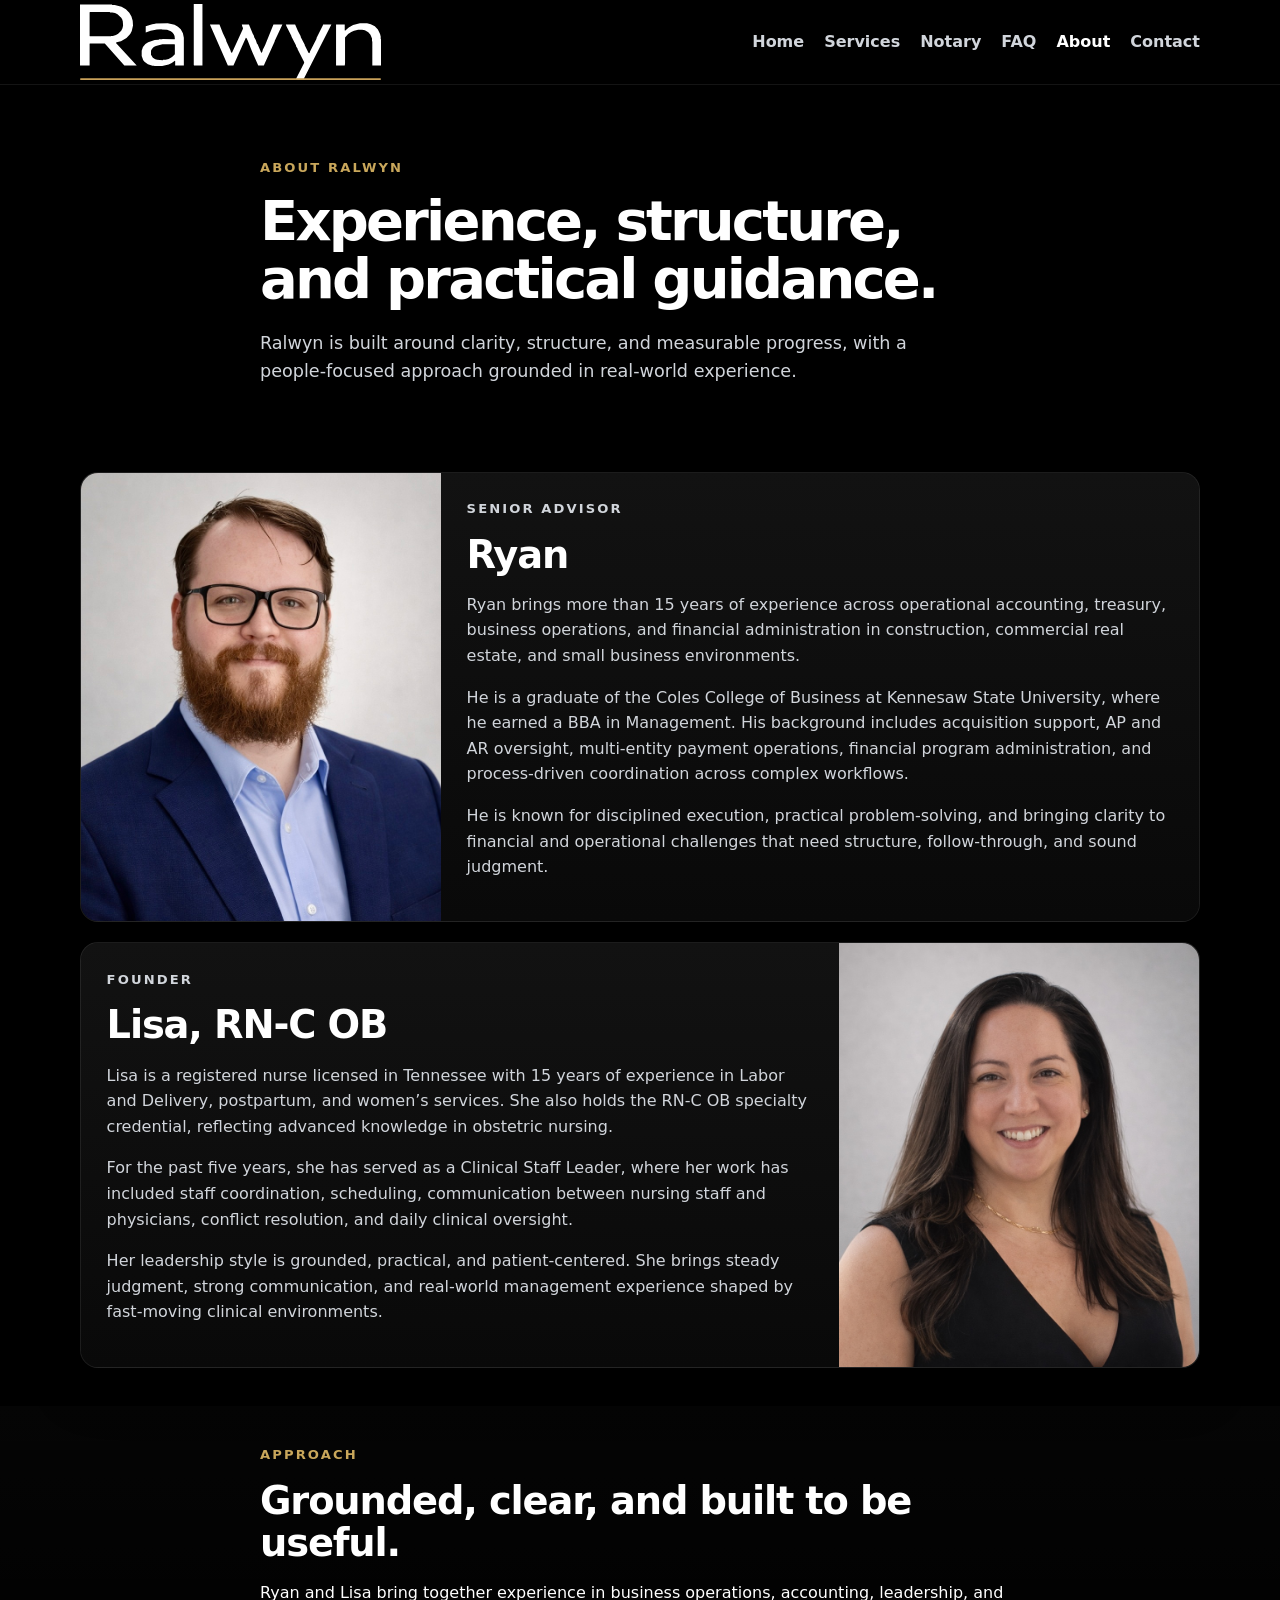
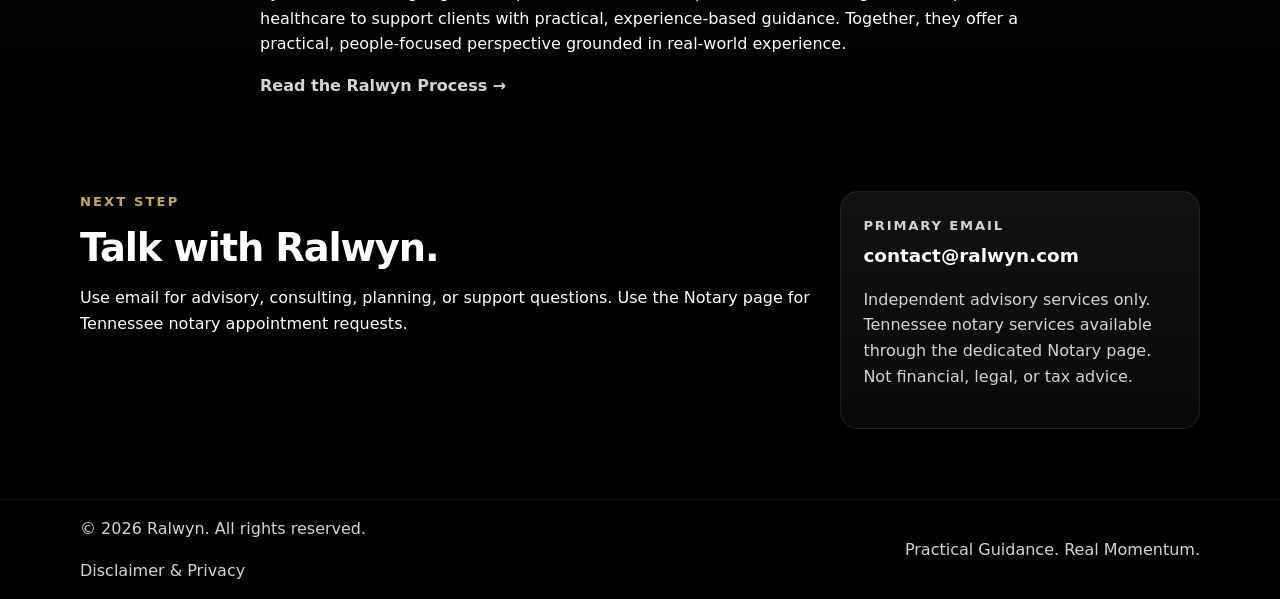
==== commit fbc11035: "Remove Process from About top navigation" ====
--- a/about.html
+++ b/about.html
@@ -20,7 +20,6 @@
       <nav class="site-nav" aria-label="Primary">
         <a href="index.html">Home</a>
         <a href="services.html">Services</a>
-        <a href="process.html">Process</a>
         <a href="notary.html">Notary</a>
         <a href="faq.html">FAQ</a>
         <a href="about.html" aria-current="page">About</a>
--- a/styles.css
+++ b/styles.css
@@ -800,18 +800,18 @@
   }
 
   .header-inner {
-    gap: 1.15rem;
-    min-height: 74px;
-    padding: 1rem 0 1.05rem;
+    gap: 0.95rem;
+    min-height: 72px;
+    padding: 0.9rem 0 0.95rem;
   }
 
   .site-nav {
-    gap: 0.9rem;
-    row-gap: 0.45rem;
+    gap: 0.7rem;
+    row-gap: 0.35rem;
   }
 
   .site-nav a {
-    font-size: 0.95rem;
+    font-size: 0.9rem;
   }
 
   .hero,
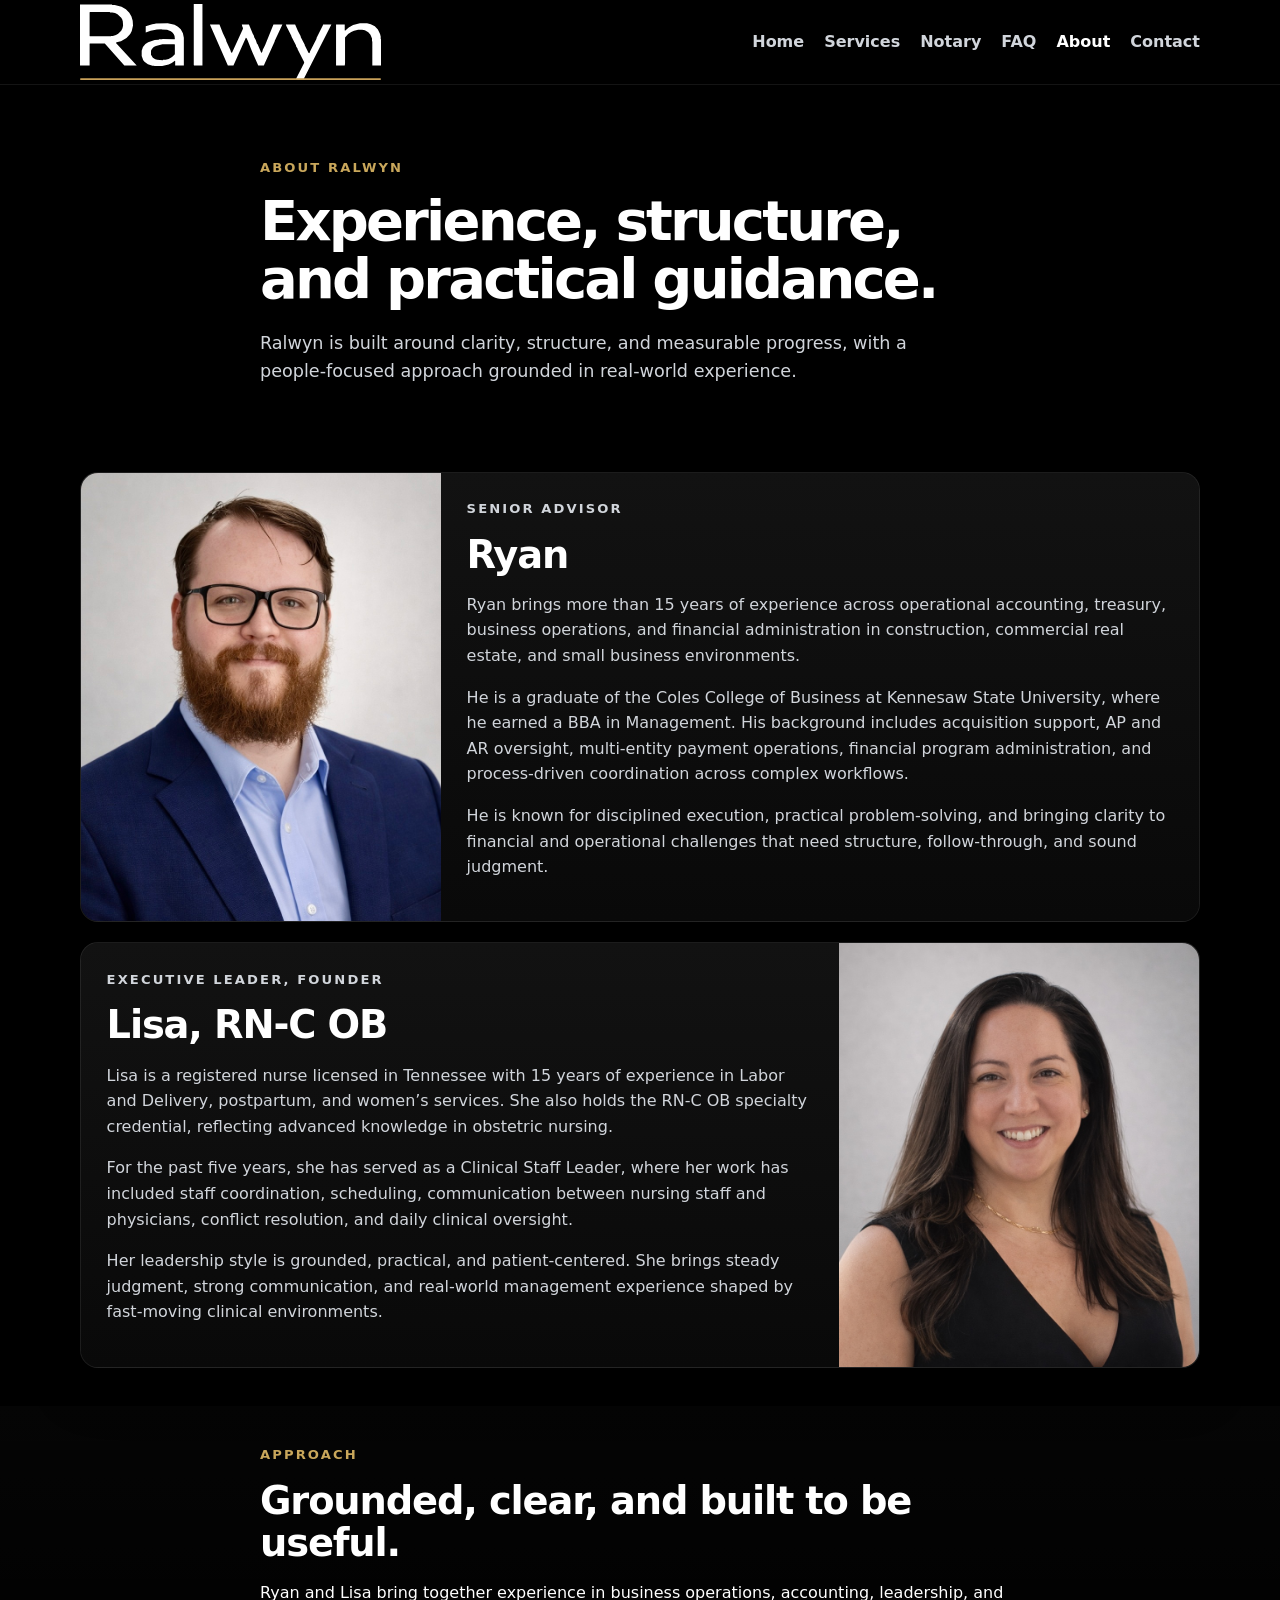
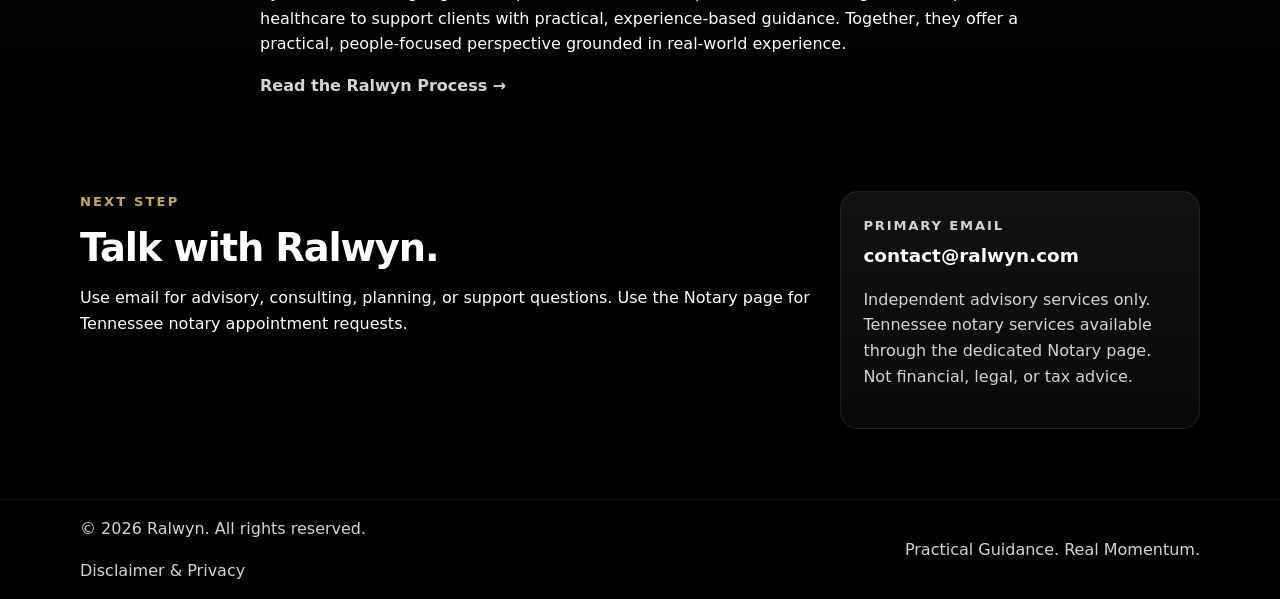
==== commit 365846f4: "Update Lisa title to Executive Leader, Founder on About page" ====
--- a/about.html
+++ b/about.html
@@ -61,7 +61,7 @@
         <article class="bio-block reverse">
           <img src="assets/lisa-headshot.jpg" alt="Lisa headshot" class="bio-image" />
           <div class="bio-copy">
-            <p class="section-label">Founder</p>
+            <p class="section-label">Executive Leader, Founder</p>
             <h2>Lisa, RN-C OB</h2>
             <p>
               Lisa is a registered nurse licensed in Tennessee with 15 years of experience in Labor and Delivery, postpartum, and women’s services. She also holds the RN-C OB specialty credential, reflecting advanced knowledge in obstetric nursing.
